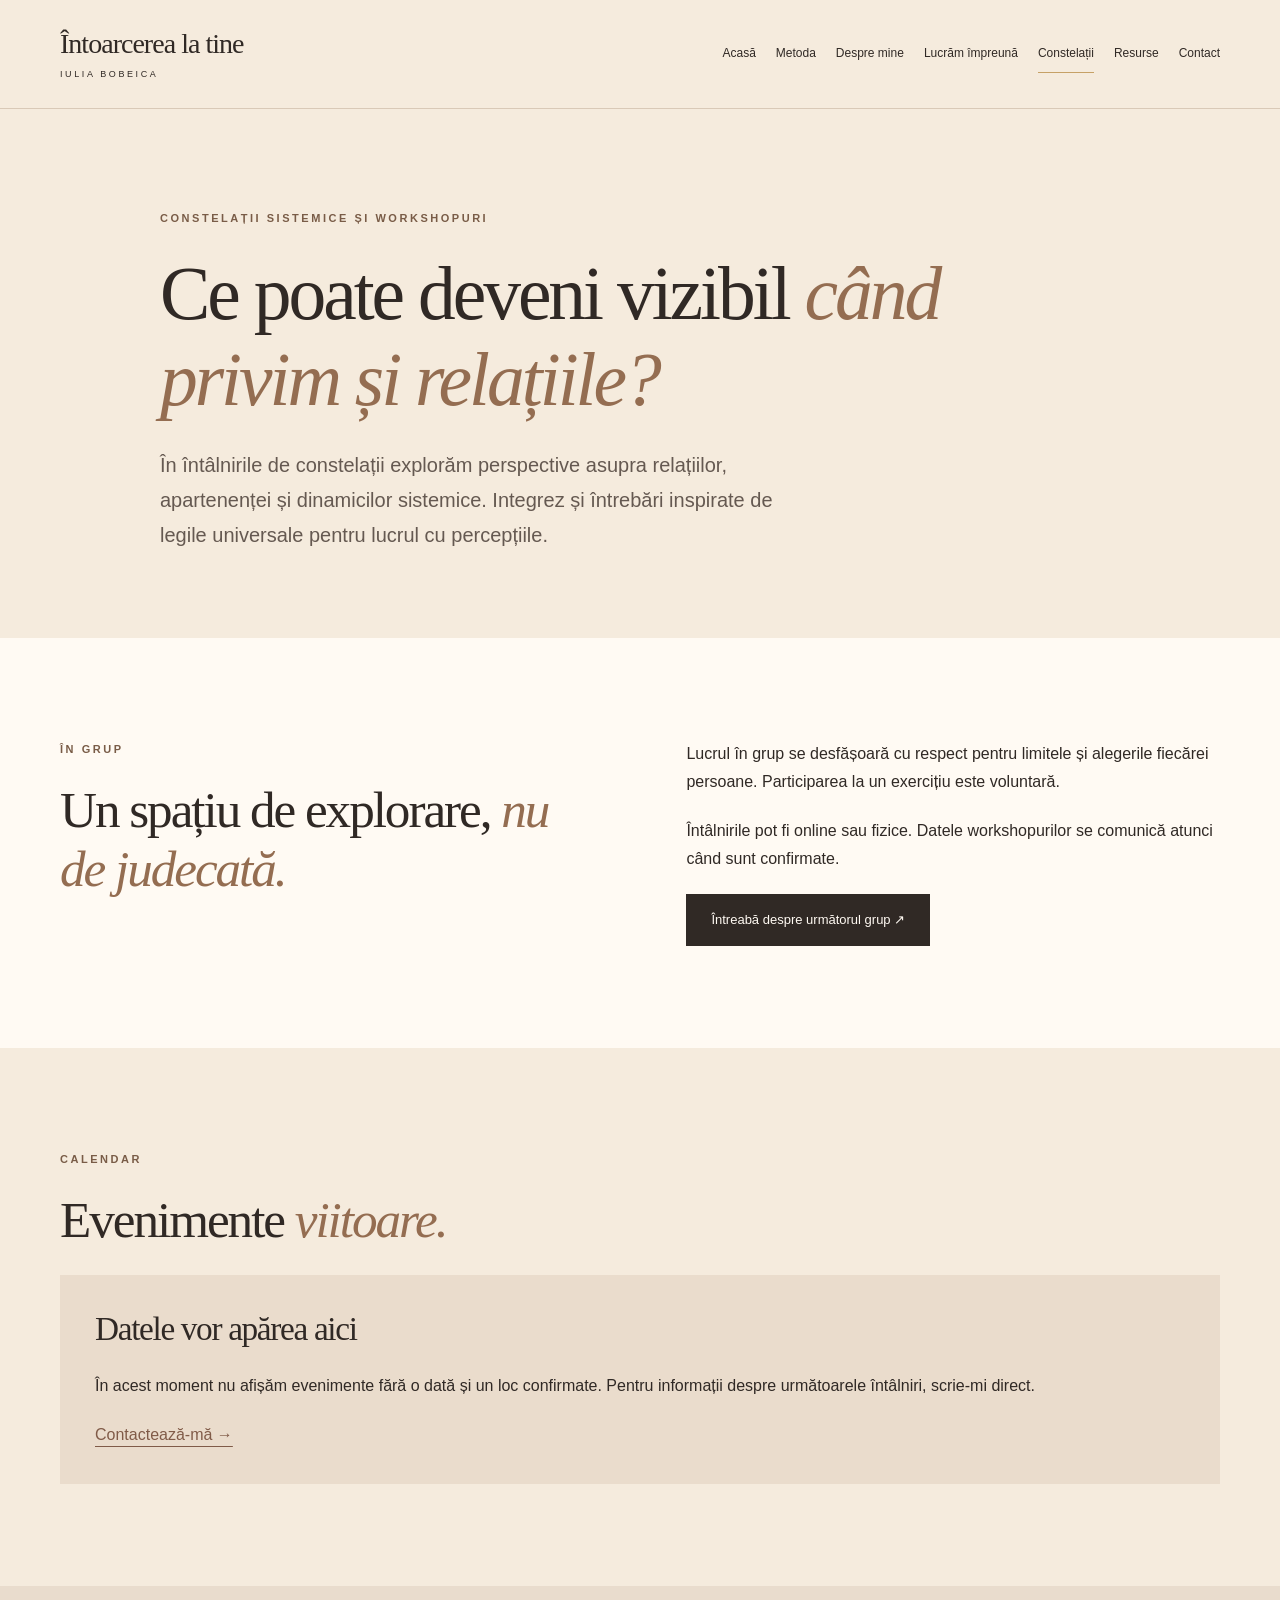
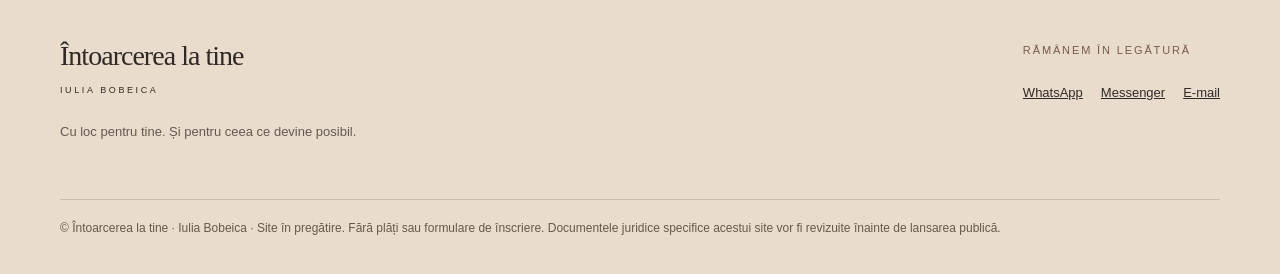
==== constelatii.html @ 227ff0c1 "Construiește prototipul site-ului oficial cu 7 pagini responsive" ====
<!doctype html>
<html lang="ro"><head><meta charset="utf-8"><meta name="viewport" content="width=device-width, initial-scale=1"><meta name="robots" content="noindex,nofollow"><title>Constelații și evenimente | Întoarcerea la tine – Iulia Bobeica</title><meta name="description" content="Constelații sistemice, întâlniri online și workshopuri cu Iulia Bobeica."><link rel="stylesheet" href="/styles.css"></head><body><header class="masthead"><div class="wrap header-inner"><a class="logo" href="/index.html">Întoarcerea la tine<small>IULIA BOBEICA</small></a><nav class="nav" aria-label="Navigare principală"><a href="/index.html">Acasă</a><a href="/metoda.html">Metoda</a><a href="/despre.html">Despre mine</a><a href="/lucram-impreuna.html">Lucrăm împreună</a><a href="/constelatii.html" aria-current="page">Constelații</a><a href="/resurse.html">Resurse</a><a href="/contact.html">Contact</a></nav></div></header><main>
<section class="wrap page-top"><p class="eyebrow">CONSTELAȚII SISTEMICE ȘI WORKSHOPURI</p><h1>Ce poate deveni vizibil <em>când privim și relațiile?</em></h1><p class="lead">În întâlnirile de constelații explorăm perspective asupra relațiilor, apartenenței și dinamicilor sistemice. Integrez și întrebări inspirate de legile universale pentru lucrul cu percepțiile.</p></section><section class="section bg-paper"><div class="wrap split"><div><p class="eyebrow">ÎN GRUP</p><h2>Un spațiu de explorare, <em>nu de judecată.</em></h2></div><div><p>Lucrul în grup se desfășoară cu respect pentru limitele și alegerile fiecărei persoane. Participarea la un exercițiu este voluntară.</p><p>Întâlnirile pot fi online sau fizice. Datele workshopurilor se comunică atunci când sunt confirmate.</p><a class="btn dark" href="https://wa.me/40758321125" target="_blank" rel="noopener noreferrer">Întreabă despre următorul grup ↗</a></div></div></section><section class="section wrap"><p class="eyebrow">CALENDAR</p><h2>Evenimente <em>viitoare.</em></h2><div class="soft-panel"><h3>Datele vor apărea aici</h3><p>În acest moment nu afișăm evenimente fără o dată și un loc confirmate. Pentru informații despre următoarele întâlniri, scrie-mi direct.</p><a class="section-link" href="/contact.html">Contactează-mă →</a></div></section></main><footer class="site-footer"><div class="wrap"><div class="footer-grid"><div><a class="logo" href="/index.html">Întoarcerea la tine<small>IULIA BOBEICA</small></a><p class="note" style="margin-top:25px">Cu loc pentru tine. Și pentru ceea ce devine posibil.</p></div><div><p class="tag">Rămânem în legătură</p><div class="footer-links"><a href="https://wa.me/40758321125" target="_blank" rel="noopener noreferrer">WhatsApp</a><a href="https://m.me/legiuniversaleconstelatii" target="_blank" rel="noopener noreferrer">Messenger</a><a href="mailto:Iuliabobeica65@gmail.com">E-mail</a></div></div></div><div class="fine">© Întoarcerea la tine · Iulia Bobeica · Site în pregătire. Fără plăți sau formulare de înscriere. Documentele juridice specifice acestui site vor fi revizuite înainte de lansarea publică.</div></div></footer></body></html>
---- styles.css ----
:root{--cream:#F5EBDD;--pink:#F8DEE6;--paper:#fffaf3;--ink:#302925;--muted:#655951;--gold:#C6A166;--line:#D9C9B7}*{box-sizing:border-box}html{scroll-behavior:smooth}body{margin:0;background:var(--cream);color:var(--ink);font:16px/1.78 Arial,Helvetica,sans-serif}a{color:inherit}a:focus-visible,summary:focus-visible{outline:3px solid #805b48;outline-offset:4px}.wrap{width:min(1160px,calc(100% - 56px));margin:auto}.masthead{border-bottom:1px solid var(--line);background:var(--cream);position:relative;z-index:2}.header-inner{display:flex;justify-content:space-between;align-items:center;gap:30px;min-height:108px}.logo{text-decoration:none;font:normal 28px/1.1 Georgia,serif;letter-spacing:-.035em;white-space:nowrap}.logo small{display:block;font:9px Arial, sans-serif;letter-spacing:.29em;margin-top:10px}.nav{display:flex;flex-wrap:wrap;gap:10px 20px;align-items:center}.nav a{text-decoration:none;font-size:12px;padding:8px 0;border-bottom:1px solid transparent}.nav a[aria-current=page],.nav a:hover{border-color:var(--gold)}.btn{display:inline-flex;justify-content:center;align-items:center;gap:18px;padding:14px 24px;min-height:52px;border:1px solid var(--ink);text-decoration:none;font-size:13px;line-height:1.4;transition:transform .2s,background .2s}.btn:hover{transform:translateY(-2px)}.btn.dark{background:var(--ink);color:var(--paper)}.btn.outline{background:transparent}.actions{display:flex;gap:12px;flex-wrap:wrap;margin-top:27px}.eyebrow{font-size:11px;letter-spacing:.23em;text-transform:uppercase;color:#795c47;font-weight:700;margin:0 0 22px}h1,h2,h3{font-family:Georgia,'Times New Roman',serif;letter-spacing:-.04em;line-height:1.14;font-weight:400;margin:0 0 25px}h1{font-size:clamp(43px,5.9vw,82px)}h2{font-size:clamp(34px,4vw,55px)}h3{font-size:clamp(25px,2.6vw,34px)}em{font-weight:400;color:#946d51}p{margin:0 0 20px}p.lead{font-size:clamp(17px,2vw,20px);color:var(--muted);max-width:640px;line-height:1.75}.hero{display:grid;grid-template-columns:1.12fr .88fr;align-items:center;gap:8%;padding:95px 0 115px;min-height:660px}.portrait-frame{position:relative;background:linear-gradient(155deg,#ead8c7,#e5cbd2);padding:16px 16px 42px;border:1px solid #d5baa0;box-shadow:20px 20px 0 #E7D7CC}.portrait-frame img{display:block;width:100%;aspect-ratio:4/4.7;object-fit:cover;object-position:top center;background:#e5d5c1}.portrait-frame .caption{font:italic 18px Georgia,serif;text-align:center;margin:20px 0 0}.section{padding:102px 0}.bg-paper{background:var(--paper)}.bg-pink{background:var(--pink)}.intro-grid,.split{display:grid;grid-template-columns:1fr 1fr;gap:8%;align-items:start}.rule{height:1px;background:var(--line);margin:26px 0}.cards{display:grid;grid-template-columns:repeat(3,1fr);gap:22px;margin-top:42px}.card{background:#fffaf6;border:1px solid #e3d2c2;padding:34px;min-height:260px;display:flex;flex-direction:column}.card p{font-size:14px;color:var(--muted)}.card a{margin-top:auto;text-underline-offset:5px;font-size:13px}.count{font-size:11px;letter-spacing:.16em;color:#946d51;margin-bottom:20px}.quote{background:#eadccc;padding:42px 44px;font:italic 25px/1.6 Georgia,serif}.cta{padding:90px 0;text-align:center;background:#302925;color:var(--paper)}.cta h2{max-width:820px;margin:0 auto 24px}.cta p{max-width:640px;margin:0 auto 30px;color:#e1d5ca}.cta .btn{border-color:var(--paper);color:var(--paper)}.page-top{padding:100px 0 65px;max-width:960px}.page-top h1{max-width:950px}.story-block{max-width:790px}.story-block p{font-size:17px}.bullets{padding-left:20px}.bullets li{margin:0 0 15px}.soft-panel{padding:35px;background:#eadccc}.note{font-size:13px;color:var(--muted)}.section-link{color:#805b48;text-underline-offset:6px}.event{display:grid;grid-template-columns:1fr 1fr;gap:8%;padding:40px 0;border-top:1px solid var(--line)}.event:last-child{border-bottom:1px solid var(--line)}.event h3{margin:0 0 14px}.event p{color:var(--muted);font-size:15px}.event .eyebrow{margin-bottom:14px}.site-footer{background:#e9dccd;padding:55px 0 35px}.footer-grid{display:flex;gap:30px;justify-content:space-between;flex-wrap:wrap}.footer-links{display:flex;gap:18px;flex-wrap:wrap}.footer-links a{font-size:13px}.fine{border-top:1px solid #cdbbac;margin-top:36px;padding-top:18px;font-size:12px;color:#69574c}.tag{font-size:11px;text-transform:uppercase;letter-spacing:.17em;color:#775b47}.tall{min-height:370px}@media(max-width:1050px){.header-inner{align-items:start;flex-direction:column;padding:22px 0}.nav{gap:5px 15px}}@media(max-width:720px){.wrap{width:min(100% - 36px,1160px)}.logo{font-size:25px}.nav{gap:4px 13px}.nav a{font-size:12px}.hero,.intro-grid,.split,.event{grid-template-columns:1fr;gap:32px}.hero{padding:60px 0 70px;min-height:unset}.hero .portrait-frame{max-width:460px;margin:25px auto 0}.page-top{padding:60px 0 30px}.section{padding:65px 0}.cards{grid-template-columns:1fr}.card{min-height:200px}.cta{padding:70px 0}.quote{font-size:22px;padding:30px}.footer-grid{display:block}.footer-links{margin-top:20px}h1{font-size:clamp(41px,11vw,65px)}}
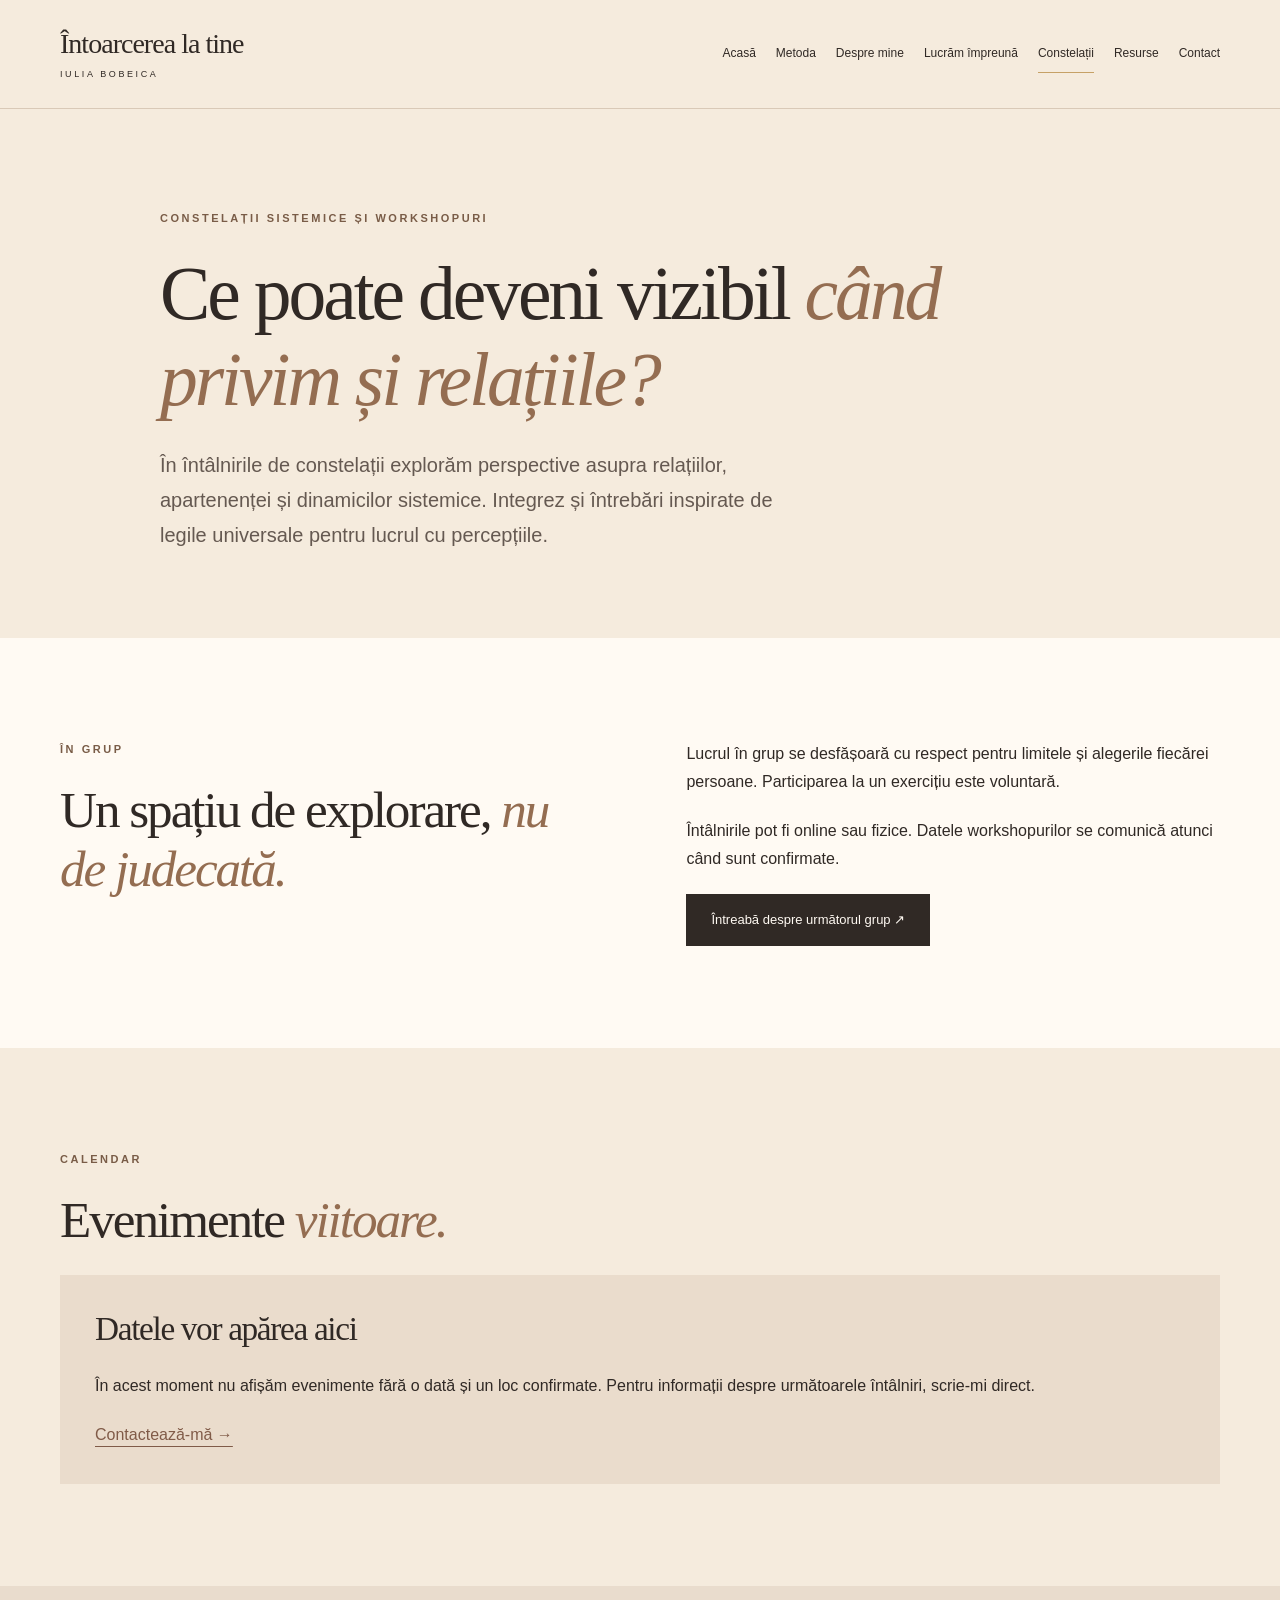
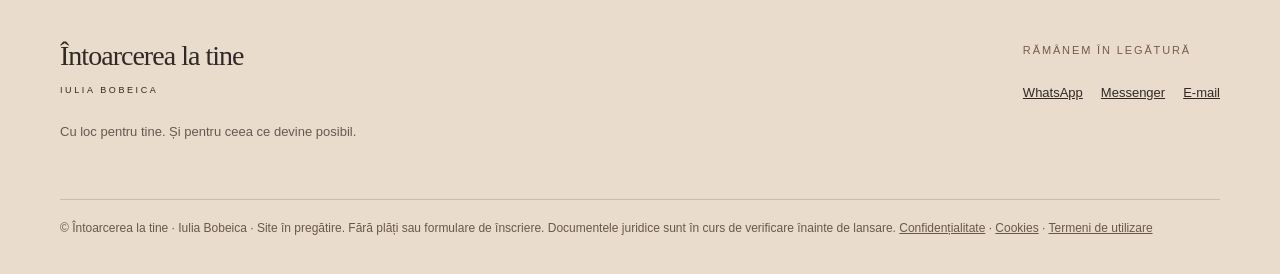
==== commit 8e92e244: "Leagă documentele legale în subsol: constelatii.html" ====
--- a/constelatii.html
+++ b/constelatii.html
@@ -1,3 +1,3 @@
 <!doctype html>
 <html lang="ro"><head><meta charset="utf-8"><meta name="viewport" content="width=device-width, initial-scale=1"><meta name="robots" content="noindex,nofollow"><title>Constelații și evenimente | Întoarcerea la tine – Iulia Bobeica</title><meta name="description" content="Constelații sistemice, întâlniri online și workshopuri cu Iulia Bobeica."><link rel="stylesheet" href="/styles.css"></head><body><header class="masthead"><div class="wrap header-inner"><a class="logo" href="/index.html">Întoarcerea la tine<small>IULIA BOBEICA</small></a><nav class="nav" aria-label="Navigare principală"><a href="/index.html">Acasă</a><a href="/metoda.html">Metoda</a><a href="/despre.html">Despre mine</a><a href="/lucram-impreuna.html">Lucrăm împreună</a><a href="/constelatii.html" aria-current="page">Constelații</a><a href="/resurse.html">Resurse</a><a href="/contact.html">Contact</a></nav></div></header><main>
-<section class="wrap page-top"><p class="eyebrow">CONSTELAȚII SISTEMICE ȘI WORKSHOPURI</p><h1>Ce poate deveni vizibil <em>când privim și relațiile?</em></h1><p class="lead">În întâlnirile de constelații explorăm perspective asupra relațiilor, apartenenței și dinamicilor sistemice. Integrez și întrebări inspirate de legile universale pentru lucrul cu percepțiile.</p></section><section class="section bg-paper"><div class="wrap split"><div><p class="eyebrow">ÎN GRUP</p><h2>Un spațiu de explorare, <em>nu de judecată.</em></h2></div><div><p>Lucrul în grup se desfășoară cu respect pentru limitele și alegerile fiecărei persoane. Participarea la un exercițiu este voluntară.</p><p>Întâlnirile pot fi online sau fizice. Datele workshopurilor se comunică atunci când sunt confirmate.</p><a class="btn dark" href="https://wa.me/40758321125" target="_blank" rel="noopener noreferrer">Întreabă despre următorul grup ↗</a></div></div></section><section class="section wrap"><p class="eyebrow">CALENDAR</p><h2>Evenimente <em>viitoare.</em></h2><div class="soft-panel"><h3>Datele vor apărea aici</h3><p>În acest moment nu afișăm evenimente fără o dată și un loc confirmate. Pentru informații despre următoarele întâlniri, scrie-mi direct.</p><a class="section-link" href="/contact.html">Contactează-mă →</a></div></section></main><footer class="site-footer"><div class="wrap"><div class="footer-grid"><div><a class="logo" href="/index.html">Întoarcerea la tine<small>IULIA BOBEICA</small></a><p class="note" style="margin-top:25px">Cu loc pentru tine. Și pentru ceea ce devine posibil.</p></div><div><p class="tag">Rămânem în legătură</p><div class="footer-links"><a href="https://wa.me/40758321125" target="_blank" rel="noopener noreferrer">WhatsApp</a><a href="https://m.me/legiuniversaleconstelatii" target="_blank" rel="noopener noreferrer">Messenger</a><a href="mailto:Iuliabobeica65@gmail.com">E-mail</a></div></div></div><div class="fine">© Întoarcerea la tine · Iulia Bobeica · Site în pregătire. Fără plăți sau formulare de înscriere. Documentele juridice specifice acestui site vor fi revizuite înainte de lansarea publică.</div></div></footer></body></html>+<section class="wrap page-top"><p class="eyebrow">CONSTELAȚII SISTEMICE ȘI WORKSHOPURI</p><h1>Ce poate deveni vizibil <em>când privim și relațiile?</em></h1><p class="lead">În întâlnirile de constelații explorăm perspective asupra relațiilor, apartenenței și dinamicilor sistemice. Integrez și întrebări inspirate de legile universale pentru lucrul cu percepțiile.</p></section><section class="section bg-paper"><div class="wrap split"><div><p class="eyebrow">ÎN GRUP</p><h2>Un spațiu de explorare, <em>nu de judecată.</em></h2></div><div><p>Lucrul în grup se desfășoară cu respect pentru limitele și alegerile fiecărei persoane. Participarea la un exercițiu este voluntară.</p><p>Întâlnirile pot fi online sau fizice. Datele workshopurilor se comunică atunci când sunt confirmate.</p><a class="btn dark" href="https://wa.me/40758321125" target="_blank" rel="noopener noreferrer">Întreabă despre următorul grup ↗</a></div></div></section><section class="section wrap"><p class="eyebrow">CALENDAR</p><h2>Evenimente <em>viitoare.</em></h2><div class="soft-panel"><h3>Datele vor apărea aici</h3><p>În acest moment nu afișăm evenimente fără o dată și un loc confirmate. Pentru informații despre următoarele întâlniri, scrie-mi direct.</p><a class="section-link" href="/contact.html">Contactează-mă →</a></div></section></main><footer class="site-footer"><div class="wrap"><div class="footer-grid"><div><a class="logo" href="/index.html">Întoarcerea la tine<small>IULIA BOBEICA</small></a><p class="note" style="margin-top:25px">Cu loc pentru tine. Și pentru ceea ce devine posibil.</p></div><div><p class="tag">Rămânem în legătură</p><div class="footer-links"><a href="https://wa.me/40758321125" target="_blank" rel="noopener noreferrer">WhatsApp</a><a href="https://m.me/legiuniversaleconstelatii" target="_blank" rel="noopener noreferrer">Messenger</a><a href="mailto:Iuliabobeica65@gmail.com">E-mail</a></div></div></div><div class="fine">© Întoarcerea la tine · Iulia Bobeica · Site în pregătire. Fără plăți sau formulare de înscriere. Documentele juridice sunt în curs de verificare înainte de lansare. <span class="legal-links"><a href="/politica-confidentialitate.html">Confidențialitate</a> · <a href="/politica-cookies.html">Cookies</a> · <a href="/termeni-utilizare.html">Termeni de utilizare</a></span></div></div></footer></body></html>
